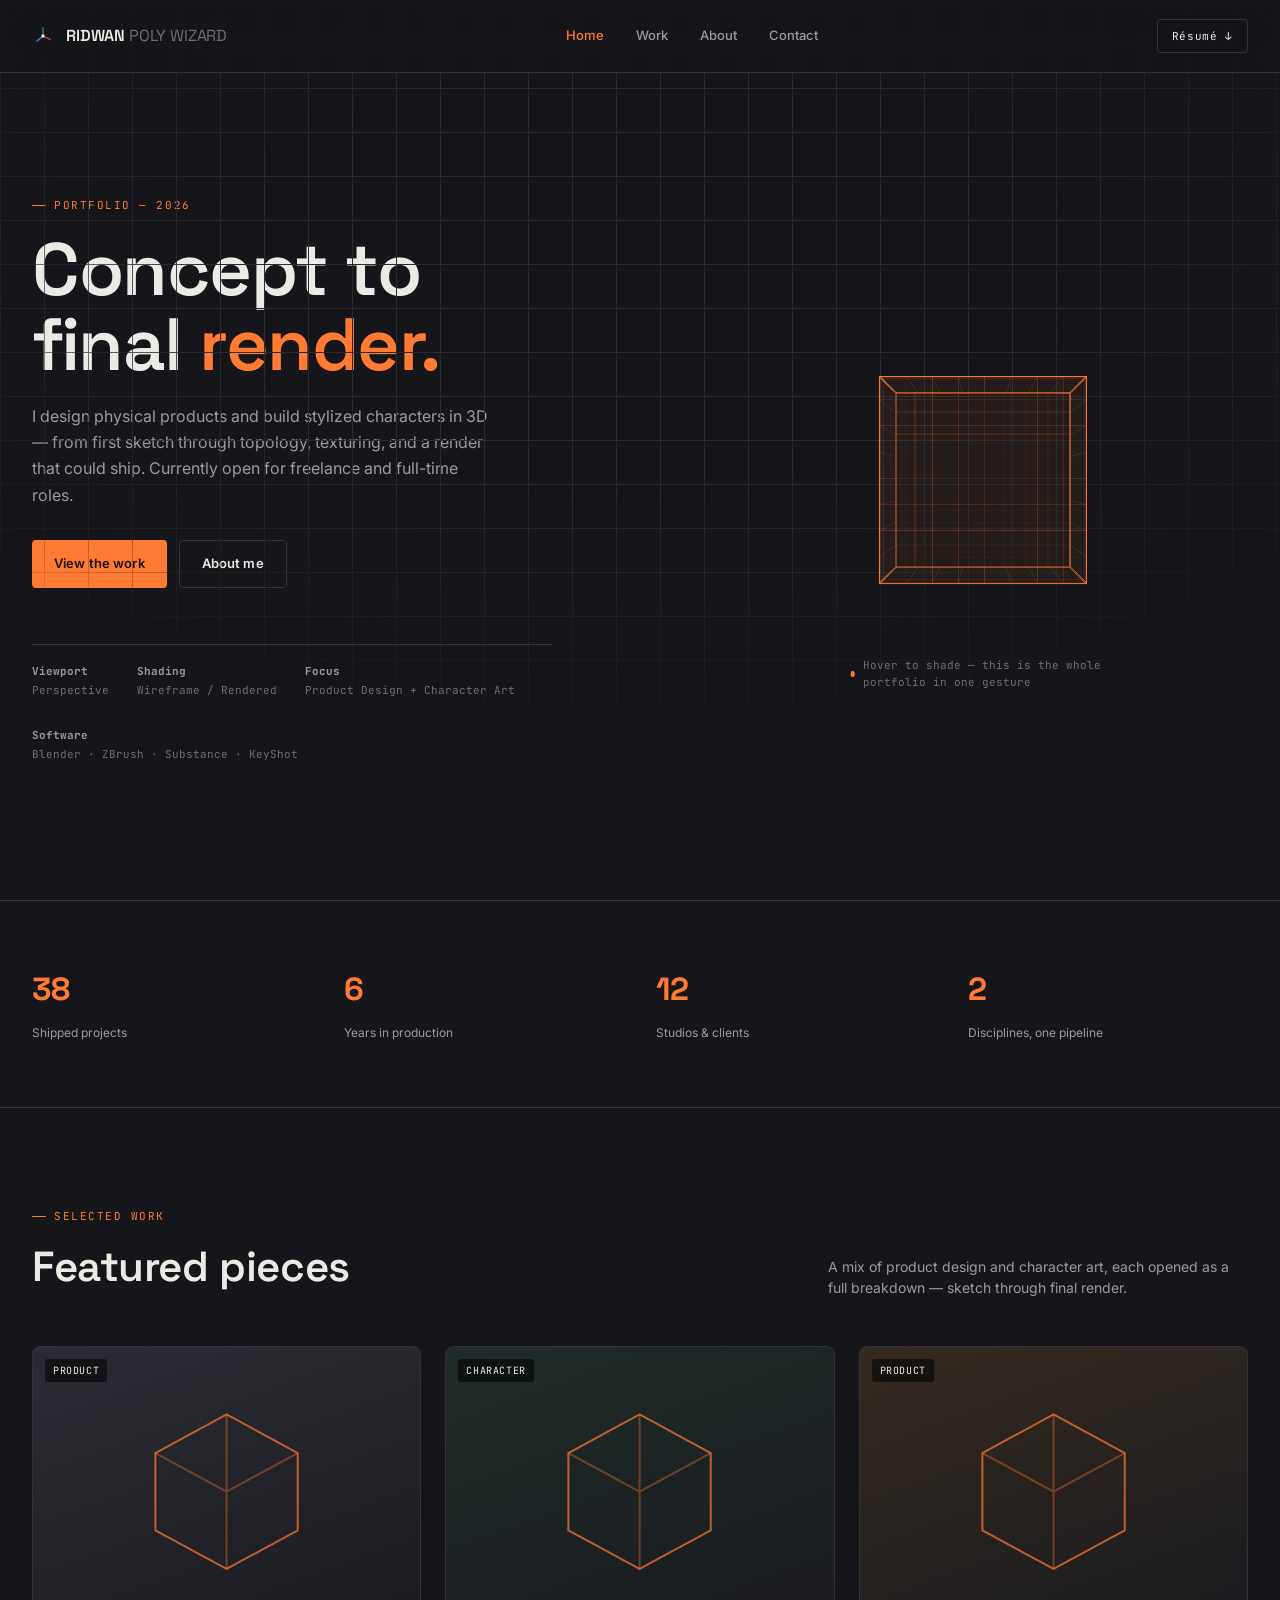
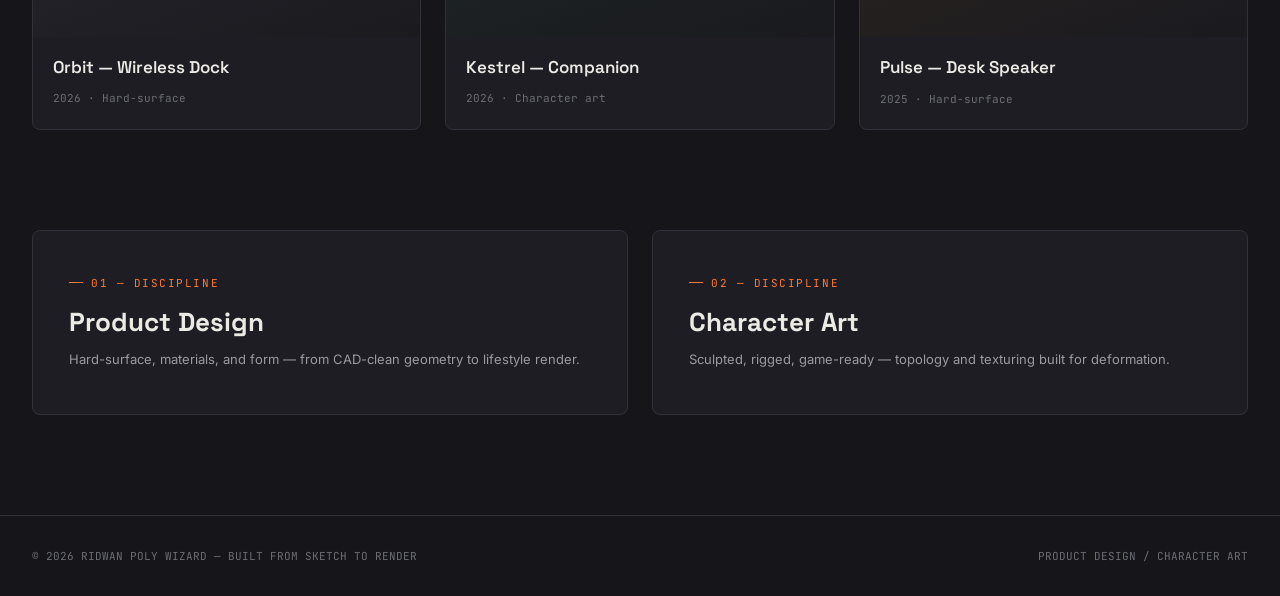
==== index.html @ e4bc1090 "Initial commit" ====
<!DOCTYPE html>
<html lang="en">
<head>
<meta charset="UTF-8">
<meta name="viewport" content="width=device-width, initial-scale=1.0">
<title>Ridwan Poly Wizard — 3D Product &amp; Character Artist</title>
<meta name="description" content="Portfolio of Ridwan Poly Wizard — 3D product design and character art. Concept to final render.">
<meta property="og:title" content="Ridwan Poly Wizard — 3D Product & Character Artist">
<meta property="og:description" content="Concept to final render. Product design and character art portfolio.">
<meta property="og:type" content="website">
<link rel="icon" href="data:image/svg+xml,<svg xmlns=%22http://www.w3.org/2000/svg%22 viewBox=%220 0 100 100%22><rect width=%22100%22 height=%22100%22 rx=%2220%22 fill=%22%2316161a%22/><path d=%22M50 15 L82 33 L82 67 L50 85 L18 67 L18 33 Z%22 fill=%22none%22 stroke=%22%23FF7A33%22 stroke-width=%224%22/></svg>">
<link rel="preconnect" href="https://fonts.googleapis.com">
<link href="https://fonts.googleapis.com/css2?family=Space+Grotesk:wght@400;500;600;700&family=Inter:wght@400;500;600&family=JetBrains+Mono:wght@400;500&display=swap" rel="stylesheet">
<link rel="stylesheet" href="css/style.css">
</head>
<body data-page="home">

<nav class="nav">
  <div class="nav-left">
    <svg class="gizmo" viewBox="0 0 40 40" fill="none">
      <line x1="20" y1="20" x2="20" y2="4" stroke="#30A46C" stroke-width="2"/>
      <line x1="20" y1="20" x2="34" y2="27" stroke="#E5484D" stroke-width="2"/>
      <line x1="20" y1="20" x2="8" y2="30" stroke="#3B82F6" stroke-width="2"/>
      <circle cx="20" cy="20" r="3" fill="#eceae4"/>
    </svg>
    <div class="brand">RIDWAN <span>POLY WIZARD</span></div>
  </div>
  <div class="nav-links">
    <a class="nav-btn" data-page="home" href="index.html">Home</a>
    <a class="nav-btn" data-page="work" href="work.html">Work</a>
    <a class="nav-btn" data-page="about" href="about.html">About</a>
    <a class="nav-btn" data-page="contact" href="contact.html">Contact</a>
  </div>
  <a class="nav-cta" href="contact.html">Résumé ↓</a>
  <button class="nav-toggle" aria-label="Toggle menu">☰</button>
</nav>

<section class="hero">
  <div class="grid-bg"></div>
  <div class="wrap hero-grid">
    <div>
      <div class="eyebrow">Portfolio — 2026</div>
      <h1>Concept to<br>final <em>render.</em></h1>
      <p>I design physical products and build stylized characters in 3D — from first sketch through topology, texturing, and a render that could ship. Currently open for freelance and full-time roles.</p>
      <div class="hero-actions">
        <a class="btn btn-primary" href="work.html">View the work</a>
        <a class="btn btn-ghost" href="about.html">About me</a>
      </div>
      <div class="hud">
        <div><b>Viewport</b>Perspective</div>
        <div><b>Shading</b>Wireframe / Rendered</div>
        <div><b>Focus</b>Product Design + Character Art</div>
        <div><b>Software</b>Blender · ZBrush · Substance · KeyShot</div>
      </div>
    </div>

    <div class="cube-stage" id="cubeStage">
      <div class="cube-wrap">
        <div class="face face--front"></div>
        <div class="face face--back"></div>
        <div class="face face--right"></div>
        <div class="face face--left"></div>
        <div class="face face--top"></div>
        <div class="face face--bottom"></div>
      </div>
      <div class="cube-tag"><span class="dot"></span>Hover to shade — this is the whole portfolio in one gesture</div>
    </div>
  </div>
</section>

<div class="strip">
  <div class="wrap strip-grid">
    <div class="strip-item"><b>38</b><span>Shipped projects</span></div>
    <div class="strip-item"><b>6</b><span>Years in production</span></div>
    <div class="strip-item"><b>12</b><span>Studios &amp; clients</span></div>
    <div class="strip-item"><b>2</b><span>Disciplines, one pipeline</span></div>
  </div>
</div>

<section class="section">
  <div class="wrap">
    <div class="section-head">
      <div><div class="eyebrow">Selected work</div><h2>Featured pieces</h2></div>
      <p>A mix of product design and character art, each opened as a full breakdown — sketch through final render.</p>
    </div>
    <div class="grid">

      <a class="card" href="case-study-orbit.html">
        <div class="card-media render-a">
          <span class="card-tag">Product</span>
          <span class="card-view mono">View project →</span>
          <svg viewBox="0 0 100 100" fill="none" stroke="#ff7a33" stroke-width="1"><path d="M50 12 L85 31 L85 69 L50 88 L15 69 L15 31 Z" opacity="0.7"/><path d="M50 12 L50 50 M50 50 L85 31 M50 50 L15 31 M50 50 L50 88" opacity="0.35"/></svg>
        </div>
        <div class="card-body"><h3>Orbit — Wireless Dock</h3><span>2026 · Hard-surface</span></div>
      </a>

      <a class="card" href="case-study-kestrel.html">
        <div class="card-media render-c">
          <span class="card-tag">Character</span>
          <span class="card-view mono">View project →</span>
          <svg viewBox="0 0 100 100" fill="none" stroke="#ff7a33" stroke-width="1"><path d="M50 12 L85 31 L85 69 L50 88 L15 69 L15 31 Z" opacity="0.7"/><path d="M50 12 L50 50 M50 50 L85 31 M50 50 L15 31 M50 50 L50 88" opacity="0.35"/></svg>
        </div>
        <div class="card-body"><h3>Kestrel — Companion</h3><span>2026 · Character art</span></div>
      </a>

      <a class="card" href="work.html">
        <div class="card-media render-b">
          <span class="card-tag">Product</span>
          <span class="card-view mono">View project →</span>
          <svg viewBox="0 0 100 100" fill="none" stroke="#ff7a33" stroke-width="1"><path d="M50 12 L85 31 L85 69 L50 88 L15 69 L15 31 Z" opacity="0.7"/><path d="M50 12 L50 50 M50 50 L85 31 M50 50 L15 31 M50 50 L50 88" opacity="0.35"/></svg>
        </div>
        <div class="card-body"><h3>Pulse — Desk Speaker</h3><span>2025 · Hard-surface</span></div>
      </a>

    </div>
  </div>
</section>

<section class="section" style="padding-top:0;">
  <div class="wrap">
    <div class="grid" style="grid-template-columns:1fr 1fr;">
      <a href="work.html?filter=product" class="card" style="padding:44px 36px;">
        <div class="eyebrow">01 — Discipline</div>
        <h3 style="font-family:var(--font-display);font-size:26px;margin:12px 0 8px;">Product Design</h3>
        <p style="color:var(--muted);font-size:13px;">Hard-surface, materials, and form — from CAD-clean geometry to lifestyle render.</p>
      </a>
      <a href="work.html?filter=character" class="card" style="padding:44px 36px;">
        <div class="eyebrow">02 — Discipline</div>
        <h3 style="font-family:var(--font-display);font-size:26px;margin:12px 0 8px;">Character Art</h3>
        <p style="color:var(--muted);font-size:13px;">Sculpted, rigged, game-ready — topology and texturing built for deformation.</p>
      </a>
    </div>
  </div>
</section>

<footer>
  <div class="wrap footer-row">
    <span>© 2026 RIDWAN POLY WIZARD — BUILT FROM SKETCH TO RENDER</span>
    <span>PRODUCT DESIGN / CHARACTER ART</span>
  </div>
</footer>

<script src="js/main.js"></script>
</body>
</html>
---- css/style.css ----
/* ============================================================
   RIDWAN POLY WIZARD — SHARED STYLESHEET
   Design system: dark 3D-viewport aesthetic.
   Token comments mark every value that should change together.
   ============================================================ */

:root{
  /* -- color: viewport / surfaces -- */
  --bg:            #16161a;
  --bg-panel:      #1d1d23;
  --bg-panel-2:    #232329;
  --grid-line:     #2a2a33;
  --border:        #313139;

  /* -- color: text -- */
  --text:          #eceae4;
  --muted:         #9a9aa2;
  --muted-2:       #6d6d76;

  /* -- color: accent -- */
  --accent:        #ff7a33;
  --accent-dim:    #c75a20;

  /* -- color: axis gizmo (do not change — matches every 3D app) -- */
  --axis-x:        #e5484d;
  --axis-y:        #30a46c;
  --axis-z:        #3b82f6;

  /* -- type -- */
  --font-display:  'Space Grotesk', sans-serif;
  --font-body:     'Inter', sans-serif;
  --font-mono:     'JetBrains Mono', monospace;

  --radius-s: 4px;
  --radius-m: 8px;
  --ease: cubic-bezier(.16,.8,.24,1);
}

*{ box-sizing:border-box; margin:0; padding:0; }
html{ scroll-behavior:smooth; }
body{
  background:var(--bg);
  color:var(--text);
  font-family:var(--font-body);
  -webkit-font-smoothing:antialiased;
  line-height:1.5;
  overflow-x:hidden;
}
a{ color:inherit; text-decoration:none; }
img{ max-width:100%; display:block; }
button{ font-family:inherit; cursor:pointer; }
:focus-visible{ outline:2px solid var(--accent); outline-offset:3px; }

.mono{ font-family:var(--font-mono); letter-spacing:0.02em; }
.eyebrow{
  font-family:var(--font-mono);
  font-size:11px;
  letter-spacing:0.14em;
  text-transform:uppercase;
  color:var(--accent);
  display:flex; align-items:center; gap:8px;
}
.eyebrow::before{ content:''; width:14px; height:1px; background:var(--accent); }

.wrap{ max-width:1280px; margin:0 auto; padding:0 32px; }
@media (max-width:640px){ .wrap{ padding:0 20px; } }

.grid-bg{
  position:absolute; inset:0;
  background-image:
    linear-gradient(var(--grid-line) 1px, transparent 1px),
    linear-gradient(90deg, var(--grid-line) 1px, transparent 1px);
  background-size:44px 44px;
  mask-image:radial-gradient(ellipse 80% 60% at 50% 30%, black 40%, transparent 90%);
  pointer-events:none;
}

/* ============================================================
   NAV
   ============================================================ */
.nav{
  position:fixed; top:0; left:0; right:0; z-index:100;
  display:flex; align-items:center; justify-content:space-between;
  padding:18px 32px;
  background:rgba(22,22,26,0.85);
  backdrop-filter:blur(10px);
  border-bottom:1px solid var(--border);
}
.nav-left{ display:flex; align-items:center; gap:12px; }
.gizmo{ width:22px; height:22px; flex-shrink:0; }
.brand{ font-family:var(--font-display); font-weight:600; font-size:16px; letter-spacing:-0.01em; }
.brand span{ color:var(--muted-2); font-weight:400; }

.nav-links{ display:flex; align-items:center; gap:4px; }
.nav-btn{
  background:none; border:none; color:var(--muted);
  font-size:13px; font-weight:500; padding:8px 14px; border-radius:var(--radius-s);
  transition:color .2s var(--ease), background .2s var(--ease);
}
.nav-btn:hover{ color:var(--text); background:var(--bg-panel-2); }
.nav-btn.active{ color:var(--accent); }

.nav-cta{
  font-family:var(--font-mono); font-size:11px; letter-spacing:0.06em;
  border:1px solid var(--border); padding:8px 14px; border-radius:var(--radius-s);
  color:var(--text); transition:border-color .2s var(--ease), color .2s var(--ease);
}
.nav-cta:hover{ border-color:var(--accent); color:var(--accent); }

.nav-toggle{
  display:none; background:none; border:1px solid var(--border); border-radius:var(--radius-s);
  width:38px; height:38px; align-items:center; justify-content:center; color:var(--text);
}
@media (max-width:800px){
  .nav-links{
    position:fixed; top:59px; left:0; right:0; background:var(--bg);
    border-bottom:1px solid var(--border); flex-direction:column; align-items:stretch;
    padding:8px; gap:2px; display:none;
  }
  .nav-links.open{ display:flex; }
  .nav-btn{ text-align:left; padding:12px 14px; }
  .nav-toggle{ display:flex; }
  .nav-cta{ display:none; }
}

/* ============================================================
   HERO
   ============================================================ */
.hero{ position:relative; min-height:100vh; display:flex; align-items:center; padding:120px 0 60px; overflow:hidden; }
.hero-grid{ display:grid; grid-template-columns:1.1fr 0.9fr; gap:40px; align-items:center; width:100%; }
@media (max-width:900px){ .hero-grid{ grid-template-columns:1fr; } }

.hero h1{
  font-family:var(--font-display); font-weight:600;
  font-size:clamp(40px,6vw,74px); line-height:1.02; letter-spacing:-0.02em;
  margin:18px 0 20px;
}
.hero h1 em{ font-style:normal; color:var(--accent); }
.hero p{ max-width:460px; color:var(--muted); font-size:16px; line-height:1.65; margin-bottom:32px; }
.hero-actions{ display:flex; gap:12px; flex-wrap:wrap; margin-bottom:56px; }

.btn{
  display:inline-flex; align-items:center; gap:8px;
  padding:13px 22px; border-radius:var(--radius-s);
  font-size:13px; font-weight:600; letter-spacing:0.01em;
  transition:transform .2s var(--ease), background .2s var(--ease), border-color .2s var(--ease);
}
.btn-primary{ background:var(--accent); color:#1a1206; }
.btn-primary:hover{ transform:translateY(-2px); background:#ff8b4d; }
.btn-ghost{ border:1px solid var(--border); color:var(--text); }
.btn-ghost:hover{ border-color:var(--muted-2); transform:translateY(-2px); }

.hud{
  display:flex; gap:28px; flex-wrap:wrap;
  font-family:var(--font-mono); font-size:11px; color:var(--muted-2);
  border-top:1px solid var(--border); padding-top:18px; max-width:520px;
}
.hud b{ color:var(--muted); display:block; font-size:11px; margin-bottom:3px; }

/* rotating cube — homepage signature element */
.cube-stage{ position:relative; height:420px; display:flex; align-items:center; justify-content:center; perspective:1100px; }
.cube-wrap{ width:190px; height:190px; position:relative; transform-style:preserve-3d; animation:spin 18s linear infinite; }
.cube-stage:hover .cube-wrap{ animation-play-state:paused; }
@keyframes spin{ from{ transform:rotateX(-18deg) rotateY(0deg); } to{ transform:rotateX(-18deg) rotateY(360deg); } }
.face{
  position:absolute; width:190px; height:190px; border:1px solid var(--accent);
  background:
    repeating-linear-gradient(0deg, transparent, transparent 23px, rgba(255,122,51,0.28) 24px),
    repeating-linear-gradient(90deg, transparent, transparent 23px, rgba(255,122,51,0.28) 24px),
    rgba(255,122,51,0.03);
  transition:background .5s var(--ease), box-shadow .5s var(--ease);
}
.cube-stage.shaded .face{
  background:linear-gradient(155deg, #ffab73, var(--accent-dim));
  box-shadow:inset 0 0 40px rgba(0,0,0,0.35);
  border-color:rgba(0,0,0,0.2);
}
.face--front{ transform:translateZ(95px); }
.face--back{  transform:translateZ(-95px) rotateY(180deg); }
.face--right{ transform:rotateY(90deg) translateZ(95px); }
.face--left{  transform:rotateY(-90deg) translateZ(95px); }
.face--top{   transform:rotateX(90deg) translateZ(95px); }
.face--bottom{transform:rotateX(-90deg) translateZ(95px); }
.cube-tag{ position:absolute; bottom:0; left:50%; transform:translateX(-50%); font-family:var(--font-mono); font-size:11px; color:var(--muted-2); display:flex; align-items:center; gap:8px; }
.dot{ width:6px; height:6px; border-radius:50%; background:var(--accent); }

/* ============================================================
   SECTIONS / HEADERS
   ============================================================ */
.section{ padding:100px 0; position:relative; }
.section-head{ display:flex; justify-content:space-between; align-items:flex-end; gap:24px; margin-bottom:48px; flex-wrap:wrap; }
.section-head h2{ font-family:var(--font-display); font-weight:600; font-size:clamp(28px,3.4vw,42px); letter-spacing:-0.01em; margin-top:10px; }
.section-head p{ color:var(--muted); max-width:420px; font-size:14px; }
.page-head{ padding:150px 0 0; }

/* ============================================================
   WORK GRID / CARDS
   ============================================================ */
.filters{ display:flex; gap:8px; margin-bottom:36px; flex-wrap:wrap; }
.filter-btn{
  background:var(--bg-panel); border:1px solid var(--border); color:var(--muted);
  font-size:12px; font-weight:500; padding:9px 16px; border-radius:20px;
  transition:all .2s var(--ease);
}
.filter-btn:hover{ color:var(--text); border-color:var(--muted-2); }
.filter-btn.active{ background:var(--accent); color:#1a1206; border-color:var(--accent); }

.grid{ display:grid; grid-template-columns:repeat(3,1fr); gap:24px; }
@media (max-width:900px){ .grid{ grid-template-columns:repeat(2,1fr); } }
@media (max-width:640px){ .grid{ grid-template-columns:1fr; } }

.card{
  border:1px solid var(--border); border-radius:var(--radius-m); overflow:hidden;
  background:var(--bg-panel); cursor:pointer; display:block;
  transition:transform .3s var(--ease), border-color .3s var(--ease);
}
.card:hover{ transform:translateY(-4px); border-color:var(--muted-2); }
.card-media{ position:relative; aspect-ratio:4/3; overflow:hidden; display:flex; align-items:center; justify-content:center; }
.card-media svg{ width:70%; height:70%; }
.card-tag{
  position:absolute; top:12px; left:12px; font-family:var(--font-mono); font-size:10px; letter-spacing:0.06em;
  background:rgba(0,0,0,0.55); color:var(--text); padding:4px 8px; border-radius:3px; text-transform:uppercase;
}
.card-view{ position:absolute; top:12px; right:12px; font-family:var(--font-mono); font-size:10px; color:var(--muted); opacity:0; transition:opacity .25s var(--ease); }
.card:hover .card-view{ opacity:1; }
.card-body{ padding:18px 20px 20px; }
.card-body h3{ font-family:var(--font-display); font-size:17px; font-weight:600; margin-bottom:4px; }
.card-body span{ font-family:var(--font-mono); font-size:11px; color:var(--muted-2); }

.render-a{ background:linear-gradient(160deg,#2b2b33,#1a1a1f); }
.render-b{ background:linear-gradient(160deg,#33291f,#1a1a1f); }
.render-c{ background:linear-gradient(160deg,#1f2b28,#1a1a1f); }
.render-d{ background:linear-gradient(160deg,#241f33,#1a1a1f); }
.render-e{ background:linear-gradient(160deg,#332328,#1a1a1f); }
.render-f{ background:linear-gradient(160deg,#1f2933,#1a1a1f); }

/* ============================================================
   STATS STRIP
   ============================================================ */
.strip{ border-top:1px solid var(--border); border-bottom:1px solid var(--border); padding:64px 0; }
.strip-grid{ display:grid; grid-template-columns:repeat(4,1fr); gap:32px; }
@media (max-width:800px){ .strip-grid{ grid-template-columns:repeat(2,1fr); } }
.strip-item b{ display:block; font-family:var(--font-display); font-size:32px; color:var(--accent); margin-bottom:6px; }
.strip-item span{ font-size:12px; color:var(--muted); }

/* ============================================================
   CASE STUDY
   ============================================================ */
.case-head{ padding:150px 0 60px; border-bottom:1px solid var(--border); }
.case-title{ font-family:var(--font-display); font-weight:600; font-size:clamp(32px,5vw,58px); letter-spacing:-0.02em; margin:14px 0 16px; }
.case-brief{ color:var(--muted); max-width:640px; font-size:15px; }
.case-meta{ display:flex; gap:36px; flex-wrap:wrap; margin-top:36px; font-family:var(--font-mono); font-size:11px; }
.case-meta div b{ display:block; color:var(--text); font-size:12px; margin-bottom:3px; }
.case-meta div span{ color:var(--muted-2); }
.case-hero-media{ margin-top:44px; border-radius:var(--radius-m); overflow:hidden; border:1px solid var(--border); aspect-ratio:16/8; position:relative; display:flex; align-items:center; justify-content:center; }
.case-hero-media svg{ width:18%; }

.case-block{ padding:80px 0; border-bottom:1px solid var(--border); }
.case-block:last-of-type{ border-bottom:none; }
.case-block-head{ margin-bottom:32px; }
.case-block-head .eyebrow{ margin-bottom:10px; }
.case-block-head h3{ font-family:var(--font-display); font-size:26px; font-weight:600; }
.case-block-head p{ color:var(--muted); font-size:14px; max-width:560px; margin-top:8px; }

.view-row{ display:grid; grid-template-columns:repeat(4,1fr); gap:16px; }
@media (max-width:800px){ .view-row{ grid-template-columns:repeat(2,1fr); } }
.view-card{ border:1px solid var(--border); border-radius:var(--radius-s); overflow:hidden; background:var(--bg-panel); }
.view-media{ aspect-ratio:3/4; display:flex; align-items:center; justify-content:center; }
.view-media svg{ width:55%; }
.view-label{ font-family:var(--font-mono); font-size:10px; letter-spacing:0.08em; color:var(--muted-2); padding:9px 12px; border-top:1px solid var(--border); text-transform:uppercase; }

.two-col{ display:grid; grid-template-columns:1fr 1fr; gap:24px; }
@media (max-width:800px){ .two-col{ grid-template-columns:1fr; } }
.compare-card{ border:1px solid var(--border); border-radius:var(--radius-m); overflow:hidden; }
.compare-media{ aspect-ratio:4/3; display:flex; align-items:center; justify-content:center; }
.compare-media svg{ width:45%; }
.compare-foot{ padding:12px 16px; font-family:var(--font-mono); font-size:11px; color:var(--muted); display:flex; justify-content:space-between; border-top:1px solid var(--border); }

.map-row{ display:grid; grid-template-columns:repeat(4,1fr); gap:16px; }
@media (max-width:800px){ .map-row{ grid-template-columns:repeat(2,1fr); } }
.map-card .view-media{ aspect-ratio:1/1; }

.material-list{ display:grid; gap:12px; margin-top:8px; }
.material-row{ display:flex; align-items:center; gap:16px; padding:14px 16px; border:1px solid var(--border); border-radius:var(--radius-s); background:var(--bg-panel); }
.swatch{ width:34px; height:34px; border-radius:6px; flex-shrink:0; }
.material-row div b{ display:block; font-size:13px; font-weight:600; }
.material-row div span{ font-size:12px; color:var(--muted-2); font-family:var(--font-mono); }

.viewer-embed{
  aspect-ratio:16/9; border:1px solid var(--border); border-radius:var(--radius-m);
  background:var(--bg-panel); display:flex; flex-direction:column; align-items:center; justify-content:center;
  gap:14px; color:var(--muted);
}
.viewer-embed .btn{ pointer-events:none; }

.pose-row{ display:grid; grid-template-columns:repeat(3,1fr); gap:16px; }
@media (max-width:700px){ .pose-row{ grid-template-columns:repeat(2,1fr);} }

.tools-row{ display:flex; gap:10px; flex-wrap:wrap; margin-top:10px; }
.tool-pill{ font-family:var(--font-mono); font-size:11px; border:1px solid var(--border); padding:7px 14px; border-radius:20px; color:var(--muted); }

.case-nav{ padding:56px 0; display:flex; justify-content:space-between; flex-wrap:wrap; gap:12px; }
.case-nav a{ font-family:var(--font-mono); font-size:12px; color:var(--muted); }
.case-nav a:hover{ color:var(--accent); }

/* ============================================================
   ABOUT
   ============================================================ */
.about-grid{ display:grid; grid-template-columns:0.9fr 1.1fr; gap:56px; }
@media (max-width:800px){ .about-grid{ grid-template-columns:1fr; } }
.about-photo{ aspect-ratio:3/4; border-radius:var(--radius-m); border:1px solid var(--border); background:linear-gradient(165deg,#2a2a33,#18181c); }
.about-bio p{ color:var(--muted); font-size:15px; line-height:1.75; margin-bottom:18px; max-width:560px; }
.skill-group{ margin-top:36px; }
.skill-group h4{ font-family:var(--font-mono); font-size:11px; letter-spacing:0.08em; color:var(--muted-2); text-transform:uppercase; margin-bottom:12px; }
.skill-pills{ display:flex; gap:8px; flex-wrap:wrap; }

/* ============================================================
   CONTACT
   ============================================================ */
.contact-box{
  border:1px solid var(--border); border-radius:var(--radius-m); padding:56px;
  display:grid; grid-template-columns:1fr 1fr; gap:48px; background:var(--bg-panel);
}
@media (max-width:800px){ .contact-box{ grid-template-columns:1fr; padding:32px; } }
.contact-links{ display:flex; flex-direction:column; gap:14px; margin-top:24px; }
.contact-links a{ font-family:var(--font-mono); font-size:14px; color:var(--text); display:flex; align-items:center; gap:10px; }
.contact-links a:hover{ color:var(--accent); }
.field{ margin-bottom:18px; }
.field label{ display:block; font-family:var(--font-mono); font-size:11px; color:var(--muted); margin-bottom:8px; text-transform:uppercase; letter-spacing:0.06em; }
.field input, .field textarea{
  width:100%; background:var(--bg); border:1px solid var(--border); border-radius:var(--radius-s);
  padding:12px 14px; color:var(--text); font-family:var(--font-body); font-size:14px;
}
.field textarea{ resize:vertical; min-height:100px; }
.field input:focus, .field textarea:focus{ border-color:var(--accent); outline:none; }

/* ============================================================
   FOOTER
   ============================================================ */
footer{ border-top:1px solid var(--border); padding:32px 0; }
.footer-row{ display:flex; justify-content:space-between; align-items:center; flex-wrap:wrap; gap:12px; }
.footer-row span{ font-family:var(--font-mono); font-size:11px; color:var(--muted-2); }

@media (prefers-reduced-motion:reduce){
  *{ animation-duration:0.01ms !important; animation-iteration-count:1 !important; transition-duration:0.01ms !important; scroll-behavior:auto !important; }
}
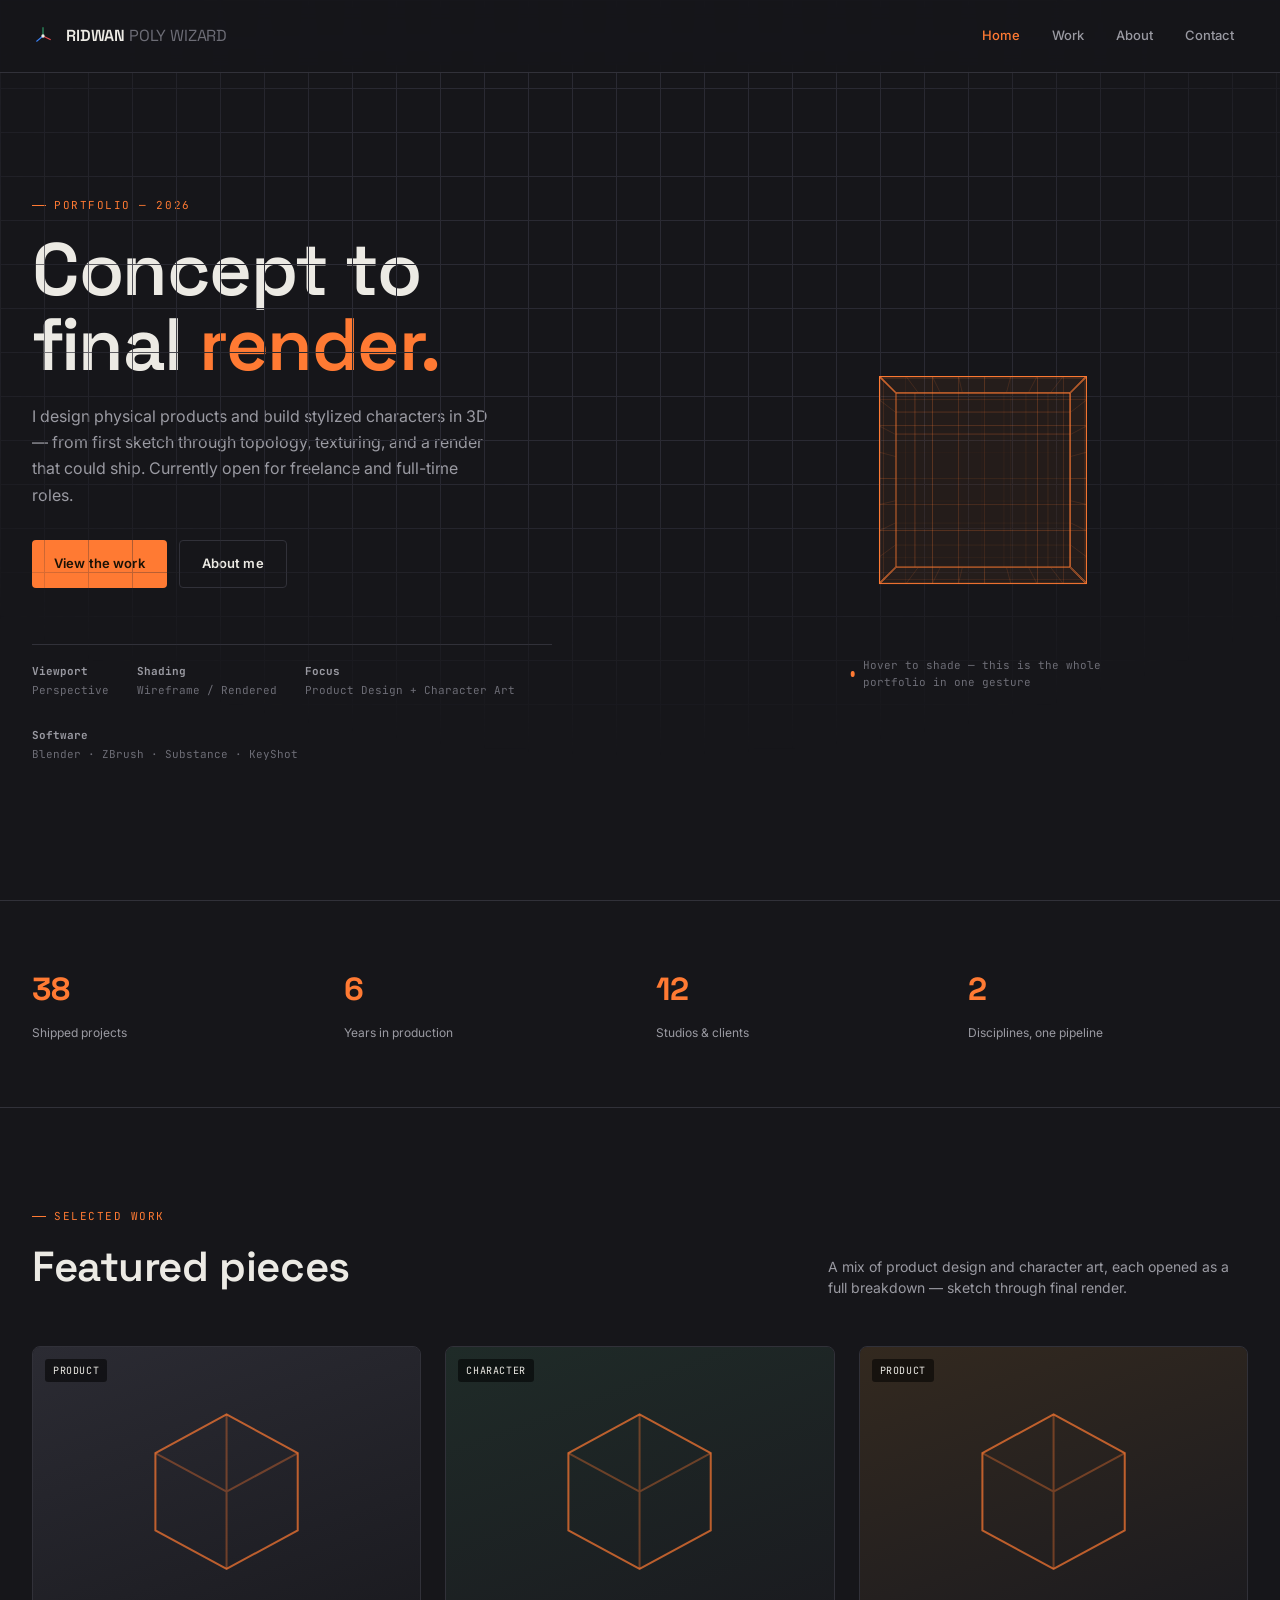
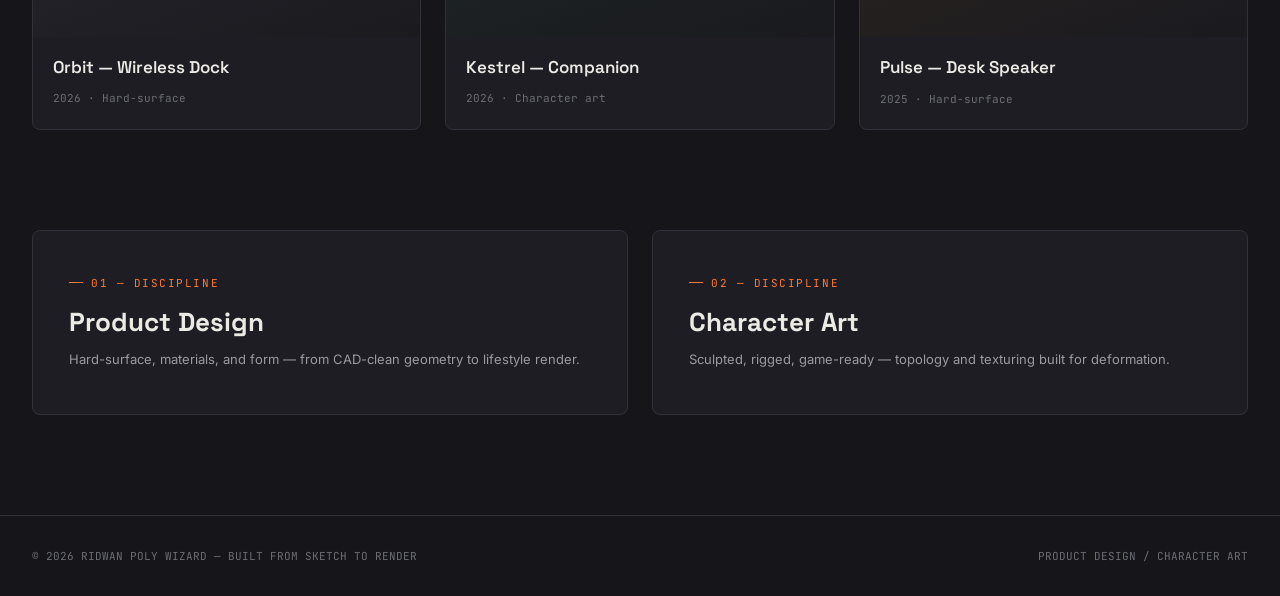
==== commit b6a9a02b: "Remove résumé link from navigation Removed the résumé link from the navigation." ====
--- a/index.html
+++ b/index.html
@@ -31,7 +31,7 @@
     <a class="nav-btn" data-page="about" href="about.html">About</a>
     <a class="nav-btn" data-page="contact" href="contact.html">Contact</a>
   </div>
-  <a class="nav-cta" href="contact.html">Résumé ↓</a>
+ 
   <button class="nav-toggle" aria-label="Toggle menu">☰</button>
 </nav>
 
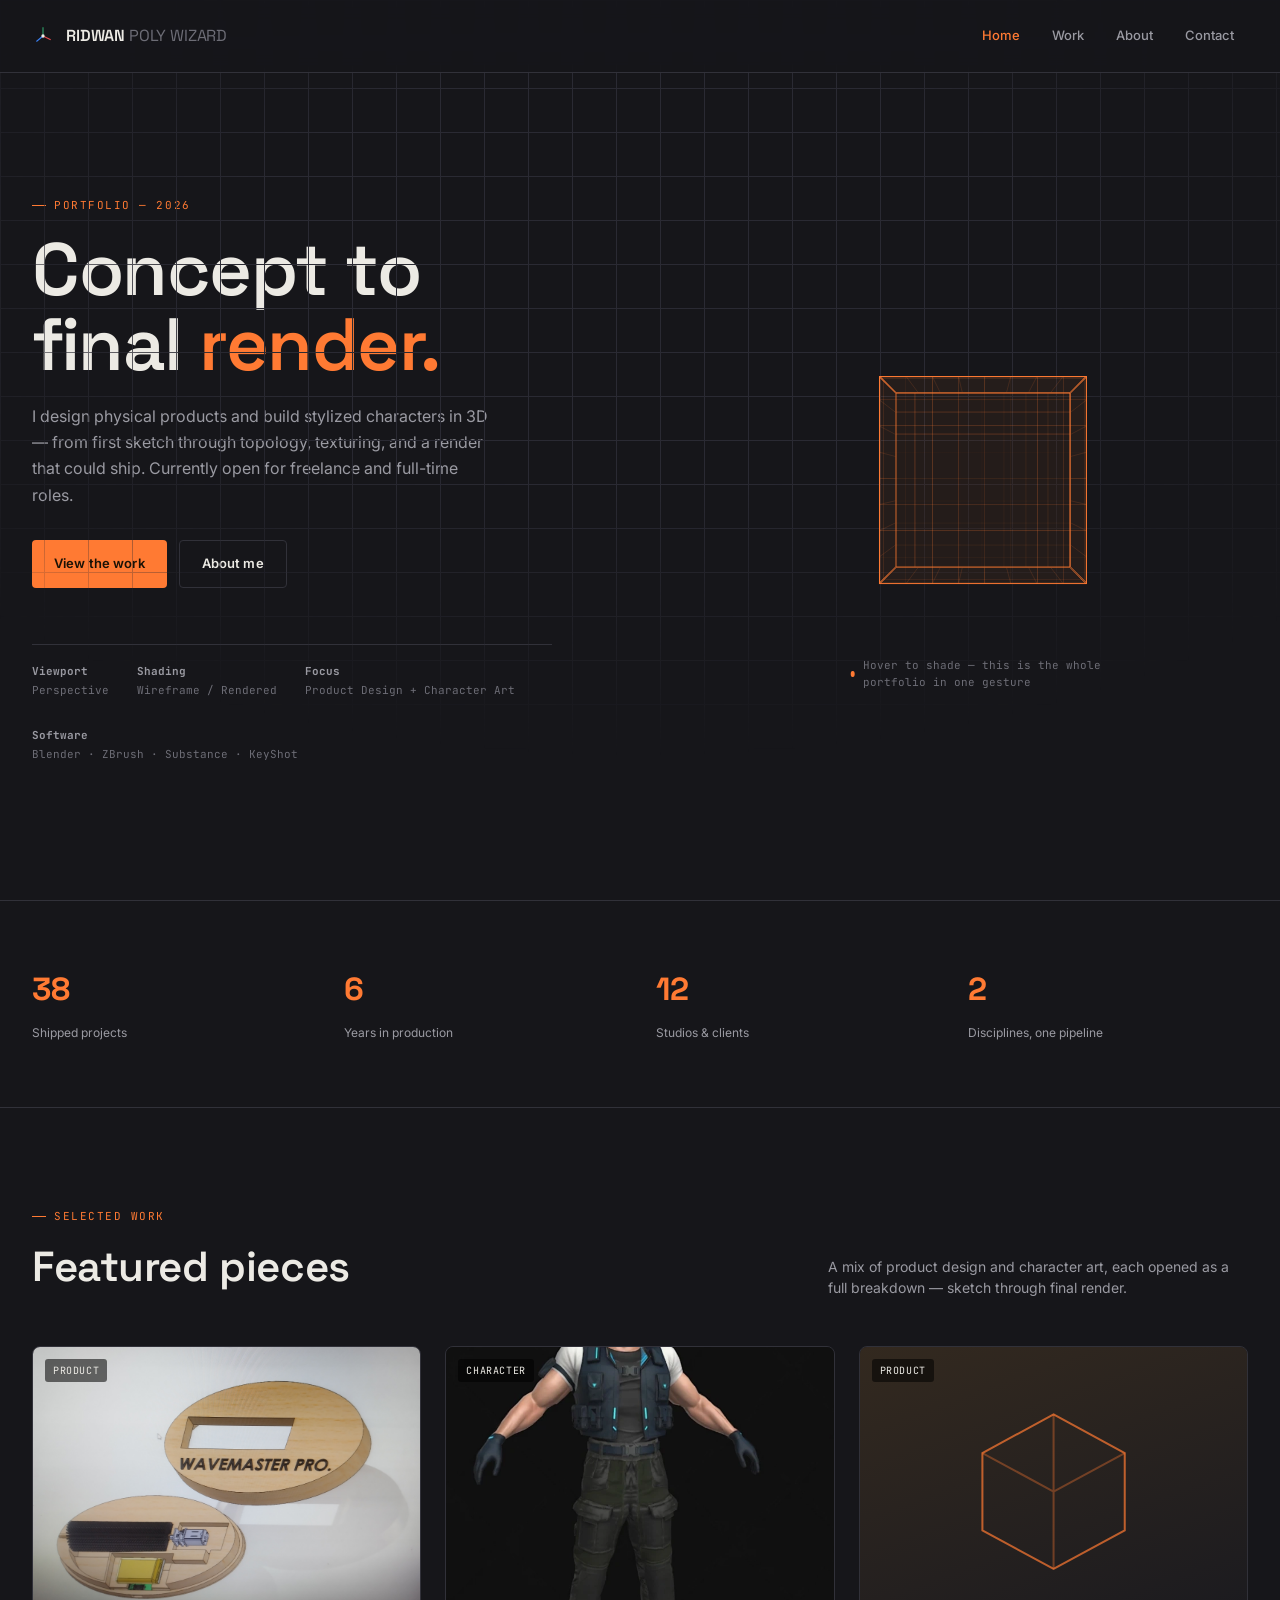
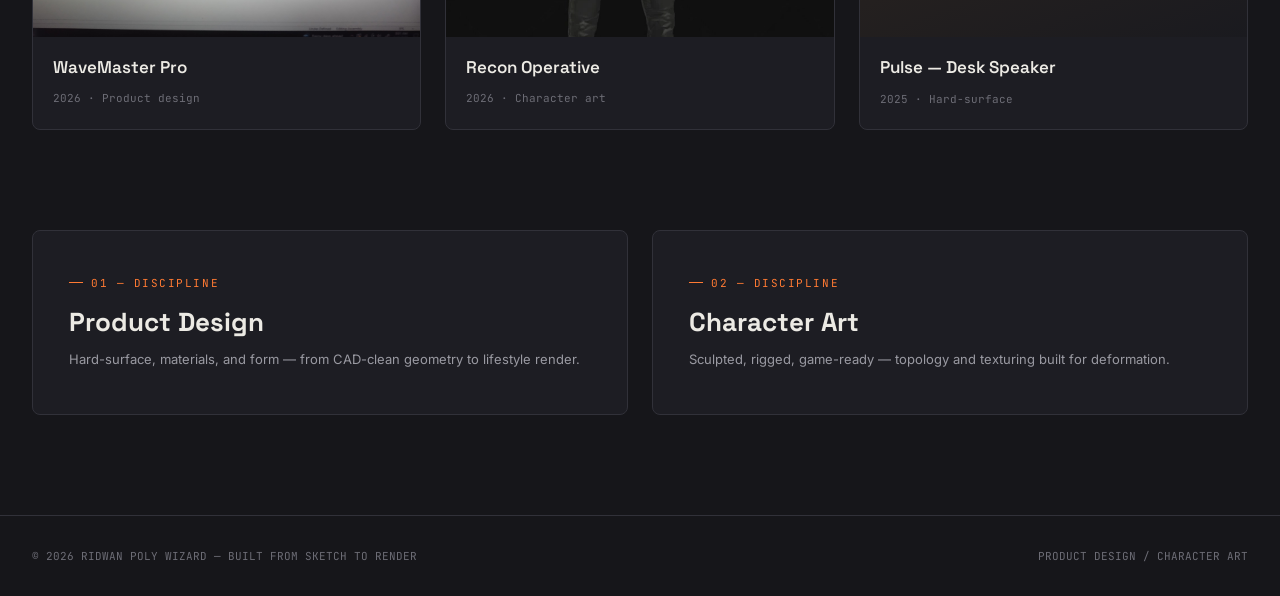
==== commit 9d01e99c: "update homepage cards with real projects Updated project details and images for WaveMaster Pro and R" ====
--- a/index.html
+++ b/index.html
@@ -86,21 +86,21 @@
     <div class="grid">
 
       <a class="card" href="case-study-orbit.html">
-        <div class="card-media render-a">
+      <div class="card-media render-a">
           <span class="card-tag">Product</span>
-          <span class="card-view mono">View project →</span>
-          <svg viewBox="0 0 100 100" fill="none" stroke="#ff7a33" stroke-width="1"><path d="M50 12 L85 31 L85 69 L50 88 L15 69 L15 31 Z" opacity="0.7"/><path d="M50 12 L50 50 M50 50 L85 31 M50 50 L15 31 M50 50 L50 88" opacity="0.35"/></svg>
-        </div>
-        <div class="card-body"><h3>Orbit — Wireless Dock</h3><span>2026 · Hard-surface</span></div>
+         <span class="card-view mono">View project →</span>
+         <img src="assets/images/wavemaster-pro.jpg" alt="WaveMaster Pro brush mechanism, CAD assembly render" style="width:100%;height:100%;object-fit:cover;">
+       </div>
+        <div class="card-body"><h3>WaveMaster Pro</h3><span>2026 · Product design</span></div>
       </a>
 
       <a class="card" href="case-study-kestrel.html">
         <div class="card-media render-c">
-          <span class="card-tag">Character</span>
+        <span class="card-tag">Character</span>
           <span class="card-view mono">View project →</span>
-          <svg viewBox="0 0 100 100" fill="none" stroke="#ff7a33" stroke-width="1"><path d="M50 12 L85 31 L85 69 L50 88 L15 69 L15 31 Z" opacity="0.7"/><path d="M50 12 L50 50 M50 50 L85 31 M50 50 L15 31 M50 50 L50 88" opacity="0.35"/></svg>
+          <img src="assets/images/recon-character-final.png" alt="Recon Operative character, final render" style="width:100%;height:100%;object-fit:cover;">
         </div>
-        <div class="card-body"><h3>Kestrel — Companion</h3><span>2026 · Character art</span></div>
+        <div class="card-body"><h3>Recon Operative</h3><span>2026 · Character art</span></div>
       </a>
 
       <a class="card" href="work.html">
